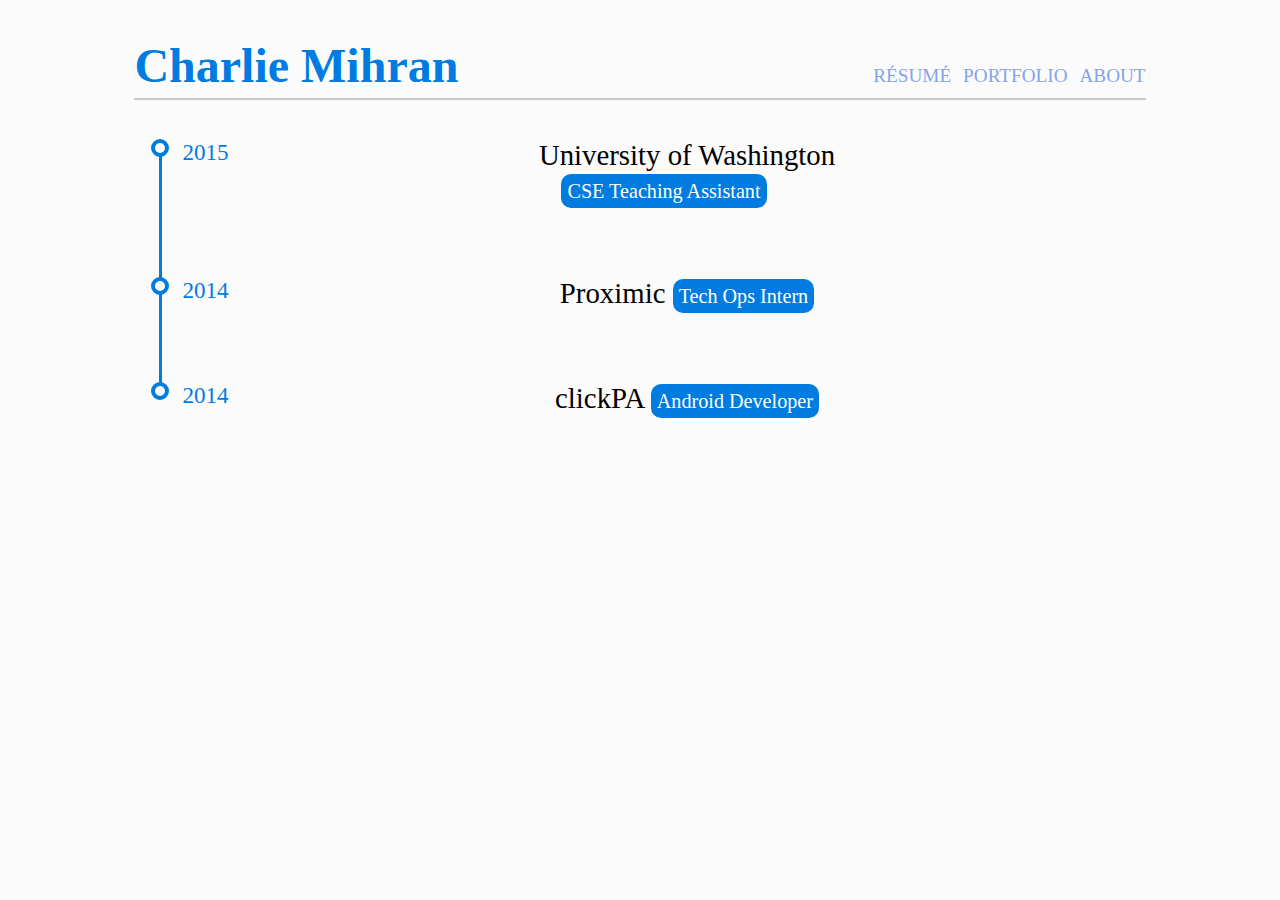
==== resume.html @ ca269f9d "added jobs" ====
<!DOCTYPE html>
<html>
    <head>
        <title>Charlie Mihran</title>
        <link href="index.css" type="text/css" rel="stylesheet" />
    </head>
    
    <body>
        <div class="container">
            <div id="header">
                <a>Charlie Mihran</a>
                <nav>
                    <ul>
                        <li>Résumé</li>
                        <li>Portfolio</li>
                        <li>About</li>
                    </ul>
                </nav>
            </div>
            
            <div id="main">
                <ul id="timeline">
                    <li>
                        <span class="date">2015</span>
                        <div class="company">University of Washington</div>
                        <span class="position">CSE Teaching Assistant</span>
                    </li>
                    <li>
                        <span class="date">2014</span>
                        <span class="company">Proximic</span>
                        <span class="position">Tech Ops Intern</span>
                    </li>
                    <li>
                        <span class="date">2014</span>
                        <span class="company">clickPA</span>
                        <span class="position">Android Developer</span>
                    </li>
                </ul>
            </div>
        </div>
    </body>
    
</html>
---- index.css ----
body {
    background-color: #FBFBFB;
    font-size: 3em;
    font-family: "TYPOGRAPH";
}

a {
    color: #007CE1;
    font-family: "TYPOGRAPH";
    font-weight: bold;
    float: left;
    padding: 0;
    margin: 0;
}

hr {
    clear: both;
}

#main img {
    height: 25px;
}

#main {
    font-size: 60%;
    padding-top: 40px;
    text-align: center;
}

.container {
    width: 80%;
    overflow: auto;
    margin: auto;
}

#UW {
    color: #4B2E84;
}

nav ul, nav li, nav {
    margin: 0;
    padding: 0;
}

a, nav {
    padding-top: 10px;
}

nav ul {
    list-style-type: disc;
}

nav li {
    display: inline;
}

nav li {
    color: #84a3e8;
    font-size: 40%;
    text-transform: uppercase;
}

nav {
    float: right;
}

#header {
    border-bottom: 2px solid #c9c9c9;
    overflow: auto;
    margin-top: 20px;
    padding-bottom: 5px;
}

nav li:hover {
    color: #CDDCFF;
    cursor: pointer;
}

@font-face {
  font-family: 'TYPOGRAPH-Bold';
  src: url('fonts/TYPOGRAPH PRO Semi Bold.ttf') format('truetype');
  font-weight: bold;
  font-style: normal;
}

@font-face {
  font-family: 'TYPOGRAPH';
  src: url('fonts/TYPOGRAPH PRO Light.ttf') format('truetype');
  font-weight: normal;
  font-style: normal;
}

/** Timeline **/

/**#timeline {
    position: relative;
	display: block;
    margin-left: 15%;
	width: 4px;
    background-color: #007CE1;
}

#timeline li {
	display: inline-block;
    width: 15000%;
    margin-bottom: 20px;
    font-size: 60%;
}

#timeline div {
    float: right;
}

#timeline span {
    margin-left: 20px;
    float: left;
}

#timeline li::before {
	content: "";
	position: absolute;
    left: -6px;
	display: block;
	width: 10px;
	height: 10px;
	border: 4px solid #007CE1;
	border-radius: 10px;
	background: #FBFBFB;
}**/

/* Experiences */
#timeline {
    padding-left: 15px;
    margin-top: -1px;
    list-style: none;
}
#timeline li {
    padding-left: 33px;
    margin-bottom: 2.5em;
    list-style: none;
}


/* BORDERS AND BULLETS */


#timeline li {
    position:relative; /* so that pseudoelements are positioned relatively to their "li"s*/
    /* use padding-bottom instead of margin-bottom.*/ 
    margin-bottom: 0; /* This overrides previously specified margin-bottom */
    padding-bottom: 2.5em;
}

#timeline li::after {
    /* bullets */
    content: "";
	position: absolute;
    left: 2px;
    top: 0px;
	display: block;
	width: 10px;
	height: 10px;
	border: 4px solid #007CE1;
	border-radius: 10px;
	background: #FBFBFB;
    
}

#timeline li::before {
    /* lines */
    content:"";
    position: absolute;
    left: 10px;
    border-left: 3px solid #007CE1;
    height: 100%;
    width: 1px;
}

#timeline li:first-child::before {
   /* first li's line */
   top: 6px; /* moves the line down so that it disappears under the bullet. Adjust manually */
}

#timeline li:last-child::before {
    /* last li's line */
   height: 6px; /* shorten the line so it goes only up to the bullet. Is equal to first-child:before's top */
}

#timeline .date {
    color: #007CE1;
    font-size: 80%;
    float: left;
}

#timeline .position {
    color: white;
    background: #007CE1;
    font-size: 70%;
    padding: 6px;
    border-radius: 10px;
}
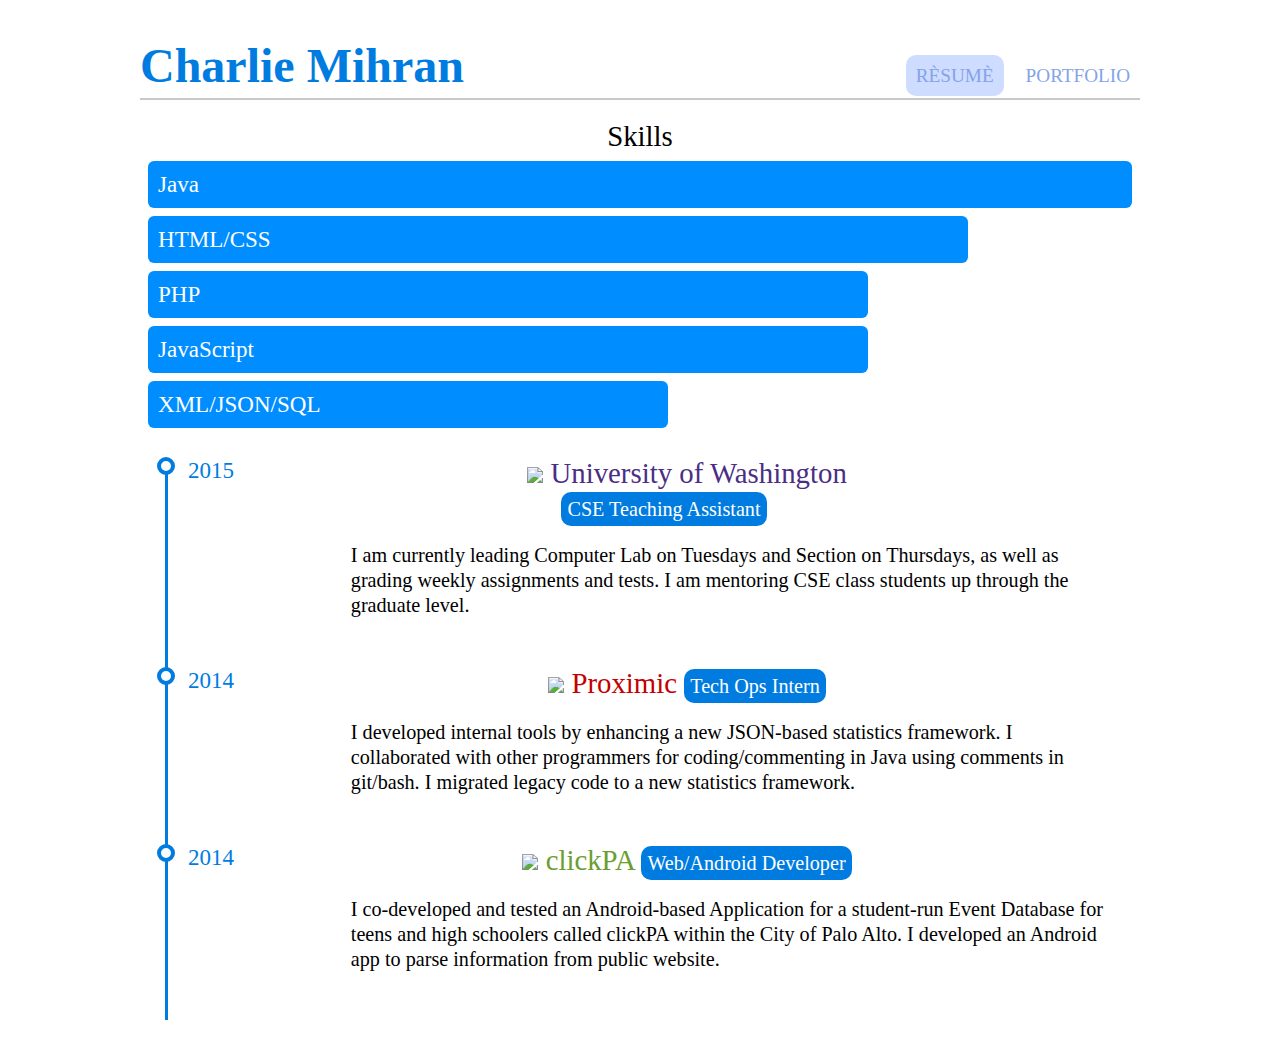
==== commit c8e40065: "resume cleanup" ====
--- a/resume.html
+++ b/resume.html
@@ -8,32 +8,51 @@
     <body>
         <div class="container">
             <div id="header">
-                <a>Charlie Mihran</a>
+                <a href="index.html">Charlie Mihran</a>
                 <nav>
                     <ul>
-                        <li>Résumé</li>
+                        <li id="active">R&egrave;sum&egrave;</li>
                         <li>Portfolio</li>
-                        <li>About</li>
                     </ul>
                 </nav>
             </div>
             
             <div id="main">
+                <div id="skills">
+                    Skills
+                    <div class="skill skill1">Java</div>
+                    <div class="skill skill2">HTML/CSS</div>
+                    <div class="skill skill3">PHP</div>
+                    <div class="skill skill4">JavaScript</div>
+                    <div class="skill skill5">XML/JSON/SQL</div>
+                </div>
+                
                 <ul id="timeline">
                     <li>
                         <span class="date">2015</span>
-                        <div class="company">University of Washington</div>
+                        <div class="company">
+                            <img src="http://www.washington.edu/brand/files/2014/09/W-Logo_Purple_Hex.png">
+                            <span id="UW">University of Washington</span></div>
                         <span class="position">CSE Teaching Assistant</span>
+                        <div class="description">I am currently leading Computer Lab on Tuesdays and Section on Thursdays, as well as grading weekly assignments and tests. I am mentoring CSE class students up through the graduate level.</div>
                     </li>
                     <li>
                         <span class="date">2014</span>
-                        <span class="company">Proximic</span>
+                        <span class="company">
+                            <img src="images/proximic.png">
+                            <span id="PROX">Proximic</span></span>
                         <span class="position">Tech Ops Intern</span>
+                        <div class="description">I developed internal tools by enhancing a new JSON-based statistics framework. I collaborated with other programmers for coding/commenting in Java using comments in git/bash. I migrated legacy code to a new statistics framework.
+</div>
                     </li>
                     <li>
                         <span class="date">2014</span>
-                        <span class="company">clickPA</span>
-                        <span class="position">Android Developer</span>
+                        <span class="company">
+                            <img src="images/clickpa.jpg">
+                            <span id="CLICK">clickPA</span></span>
+                        <span class="position">Web/Android Developer</span>
+                        <div class="description">I co-developed and tested an Android-based Application for a student-run Event Database for teens and high schoolers called clickPA within the City of Palo Alto. I developed an Android app to parse information from public website.
+</div>
                     </li>
                 </ul>
             </div>
--- a/index.css
+++ b/index.css
@@ -1,10 +1,10 @@
 body {
-    background-color: #FBFBFB;
+    background-color: white;
     font-size: 3em;
     font-family: "TYPOGRAPH";
 }
 
-a {
+#header > a {
     color: #007CE1;
     font-family: "TYPOGRAPH";
     font-weight: bold;
@@ -23,7 +23,7 @@
 
 #main {
     font-size: 60%;
-    padding-top: 40px;
+    padding-top: 20px;
     text-align: center;
 }
 
@@ -31,10 +31,27 @@
     width: 80%;
     overflow: auto;
     margin: auto;
+    max-width: 1000px;
 }
 
 #UW {
     color: #4B2E84;
+}
+
+#CS span {
+    color: #007CE1;
+}
+
+#CS img {
+    height: 35px;
+}
+
+#PROX {
+    color: #C40002;
+}
+
+#CLICK {
+    color: #6C9D30;
 }
 
 nav ul, nav li, nav {
@@ -42,7 +59,7 @@
     padding: 0;
 }
 
-a, nav {
+#header > a, nav {
     padding-top: 10px;
 }
 
@@ -54,7 +71,15 @@
     display: inline;
 }
 
+a {
+    margin: 0;
+    padding: 0;
+    color: inherit;
+    text-decoration: inherit;
+}
+
 nav li {
+    padding: 10px;
     color: #84a3e8;
     font-size: 40%;
     text-transform: uppercase;
@@ -62,6 +87,41 @@
 
 nav {
     float: right;
+}
+
+#skills {
+    margin-bottom: 30px;
+}
+
+#skills .skill {
+    text-align: left;
+    background-color: #008dff;
+    padding: 10px;
+    border-radius: 6px;
+    color: white;
+    font-size: 80%;
+    margin: 8px;
+}
+
+#skills .skill2 {
+    width: 80%; 
+}
+
+#skills .skill3 {
+    width: 70%;
+}
+
+#skills .skill4 {
+    width: 70%;
+}
+
+#skills .skill5 {
+    width: 50%;
+}
+
+nav #active {
+    background-color: #CDDCFF;
+    border-radius: 10px;
 }
 
 #header {
@@ -71,7 +131,7 @@
     padding-bottom: 5px;
 }
 
-nav li:hover {
+nav li:hover:not(#active) {
     color: #CDDCFF;
     cursor: pointer;
 }
@@ -90,45 +150,8 @@
   font-style: normal;
 }
 
-/** Timeline **/
-
-/**#timeline {
-    position: relative;
-	display: block;
-    margin-left: 15%;
-	width: 4px;
-    background-color: #007CE1;
-}
-
-#timeline li {
-	display: inline-block;
-    width: 15000%;
-    margin-bottom: 20px;
-    font-size: 60%;
-}
-
-#timeline div {
-    float: right;
-}
-
-#timeline span {
-    margin-left: 20px;
-    float: left;
-}
-
-#timeline li::before {
-	content: "";
-	position: absolute;
-    left: -6px;
-	display: block;
-	width: 10px;
-	height: 10px;
-	border: 4px solid #007CE1;
-	border-radius: 10px;
-	background: #FBFBFB;
-}**/
-
-/* Experiences */
+/* Timeline */
+
 #timeline {
     padding-left: 15px;
     margin-top: -1px;
@@ -140,15 +163,11 @@
     list-style: none;
 }
 
-
-/* BORDERS AND BULLETS */
-
-
 #timeline li {
     position:relative; /* so that pseudoelements are positioned relatively to their "li"s*/
     /* use padding-bottom instead of margin-bottom.*/ 
     margin-bottom: 0; /* This overrides previously specified margin-bottom */
-    padding-bottom: 2.5em;
+    padding-bottom: 1em;
 }
 
 #timeline li::after {
@@ -177,13 +196,12 @@
 }
 
 #timeline li:first-child::before {
-   /* first li's line */
-   top: 6px; /* moves the line down so that it disappears under the bullet. Adjust manually */
+   top: 6px;
 }
 
 #timeline li:last-child::before {
     /* last li's line */
-   height: 6px; /* shorten the line so it goes only up to the bullet. Is equal to first-child:before's top */
+   /*height: 6px; */
 }
 
 #timeline .date {
@@ -200,3 +218,11 @@
     border-radius: 10px;
 }
 
+#timeline .description {
+    text-align: left;
+    font-size: 70%;
+    width: 80%;
+    padding-left: 15%;
+    margin: 20px;
+    line-height: 25px;
+}